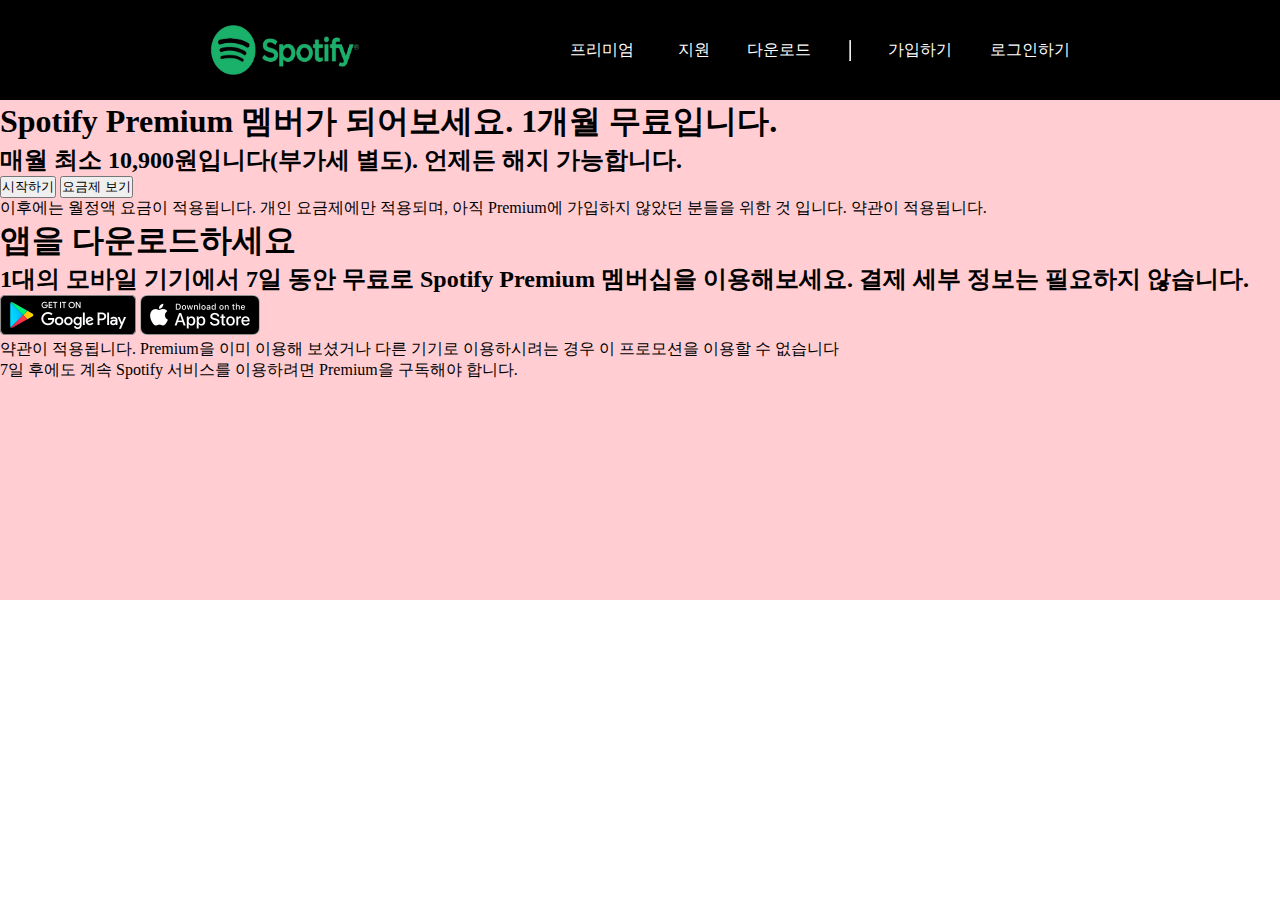
==== spotify/index.html @ 788c1406 "spotify" ====
<!DOCTYPE html>
<html lang="en">
<head>
    <meta charset="UTF-8">
    <meta name="viewport" content="width=device-width, initial-scale=1.0">
    <title>sptify</title>
    <link rel="stylesheet" href="./style.css">
</head>
<body>
    <header class="site-header">
        <section class="header-nav-header">
                <img src="./images/spotify-logo.png" alt="spotifylogo">
                <article class="nav">
                    <ul class="navhead" id="down">프리미엄
                        <li class="navdown">Premium 개인
                            <span>개인 사용자를 위한 계정 1개</span>

                        </li>
                        <li class="navdown">Premium 듀오
                            <span>한 지붕 아래 사는 커플을 위한 계정 2개</span>
                        </li>
                    </ul>
                    <ul class="navhead">지원</ul>
                    <ul class="navhead">다운로드</ul>
                    <hr>
                    <ul class="navhead">가입하기</ul>
                    <ul class="navhead">로그인하기</ul>
                </article>
        </section>
    </header>

    <main class="Premium">
        <section class="Premium-1">
            <article class="Premium-article">
                <h1>Spotify⁠ Premium⁠ 멤버가 되어보세요.⁠ 1개월⁠ 무료입니다.</h1>
                <h2>매월 최소 10,900원입니다(부가세 별도). 언제든 해지 가능합니다.</h2>
                <button>시작하기</button>
                <button>요금제 보기</button>
                <p>이후에는 월정액 요금이 적용됩니다. 개인 요금제에만 적용되며, 아직 Premium에 가입하지 않았던 분들을 위한 것 입니다. 약관이 적용됩니다.</p>
            </article>
        </section>
        <section class="download">
            <h1>앱을 다운로드하세요</h1>
            <h2>1대의 모바일 기기에서 7일 동안 무료로 Spotify Premium 멤버십을 이용해보세요. 결제 세부 정보는 필요하지 않습니다.</h2>
            <img src="./images/play-logo.png" alt="play-logo">
            <img src="./images/apple-logo.png" alt="apple-logo">
            <p>약관이 적용됩니다. Premium을 이미 이용해 보셨거나 다른 기기로 이용하시려는 경우 이 프로모션을 이용할 수 없습니다<div class="br"></div>7일 후에도 계속 Spotify 서비스를 이용하려면 Premium을 구독해야 합니다.</p>
        </section>
    </main>
</body>
</html>
---- spotify/style.css ----
*{
    margin: 0;
    padding: 0;
    font-style: inherit;
    list-style: none;
}


.header-nav-header{
    background-color: black;
    height: 100px;
    display: flex;
    align-items: center;
    flex-direction: row;
    justify-content: space-evenly;
}
.header-nav-header > img{
    width: 150px;
    height: 50px;
}
#down{
    overflow: hidden;
    height: 20px;
    width: 70px;
}
.nav{
    width: 500px;
    display: flex;
    flex-direction: row;
    color:white;
    justify-content: space-between;
}

.Premium{
    height: 500px;
    background-color: #ffcdd2;
}
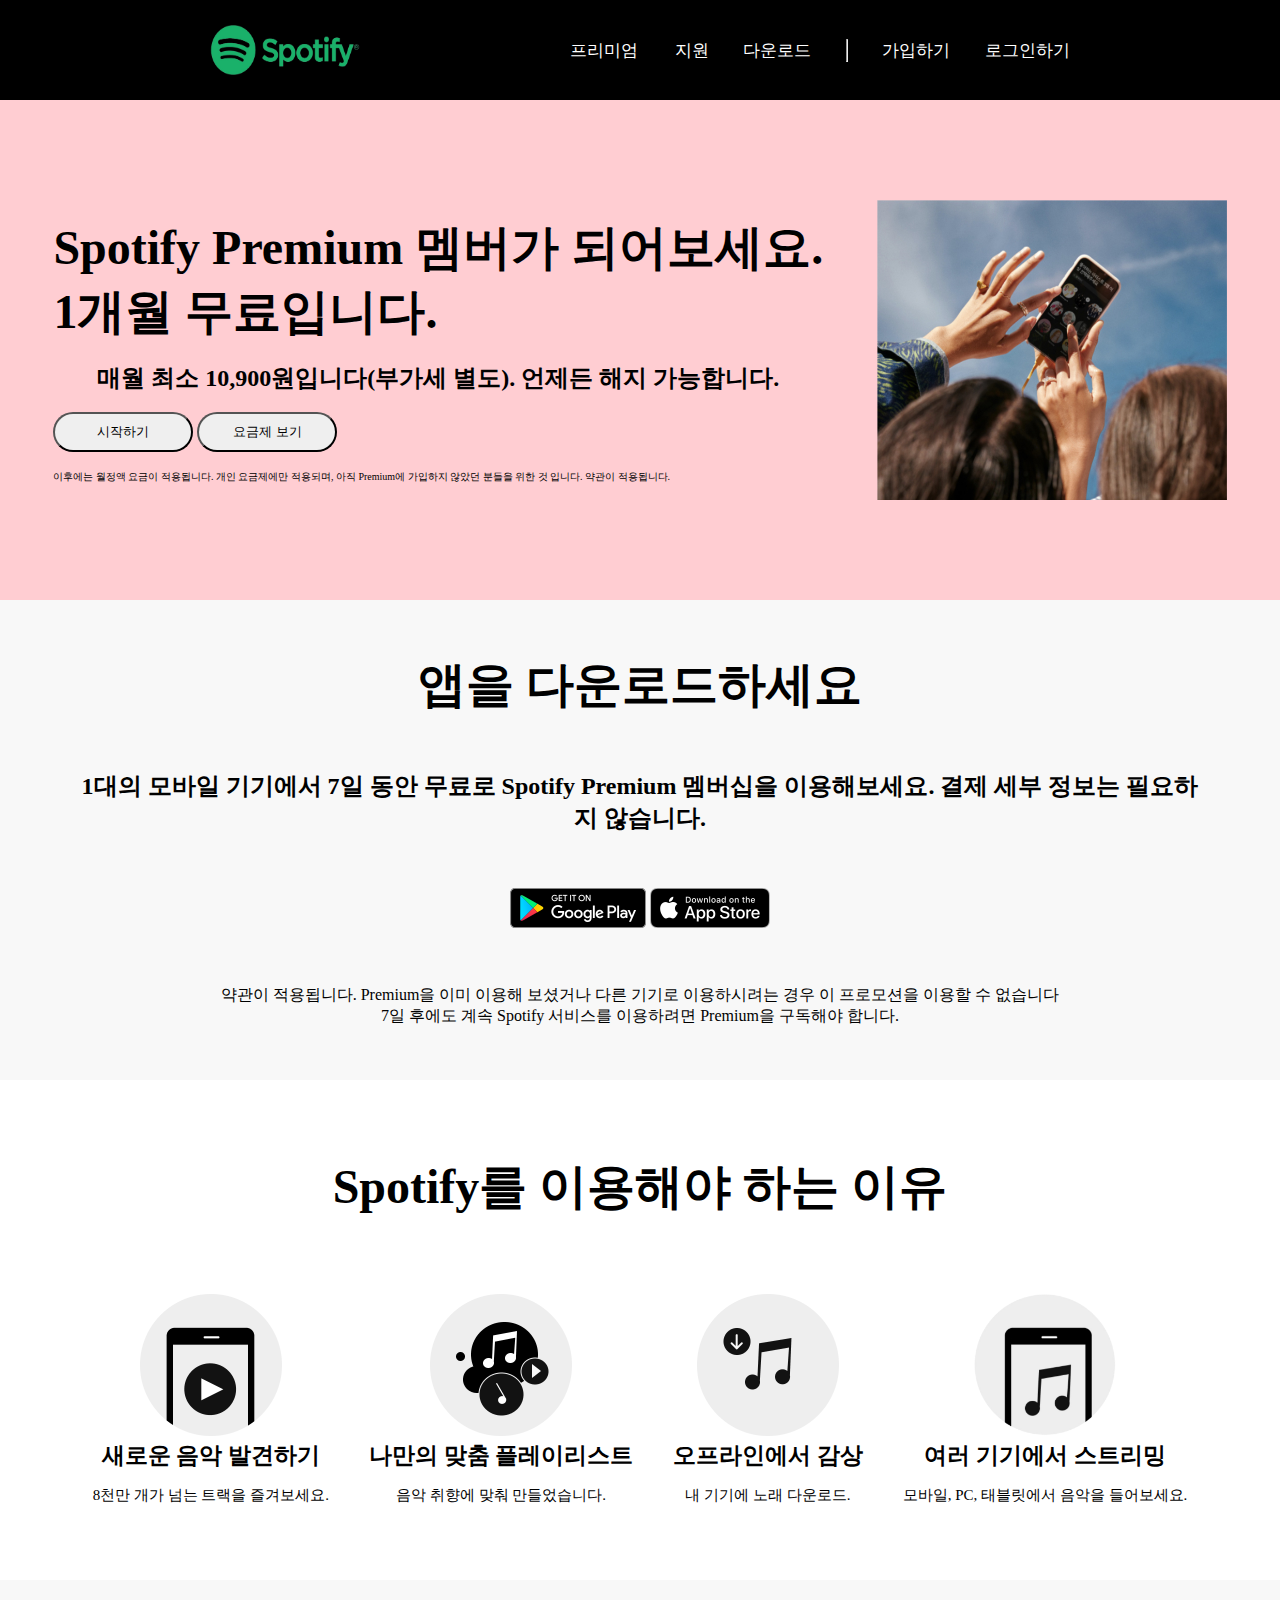
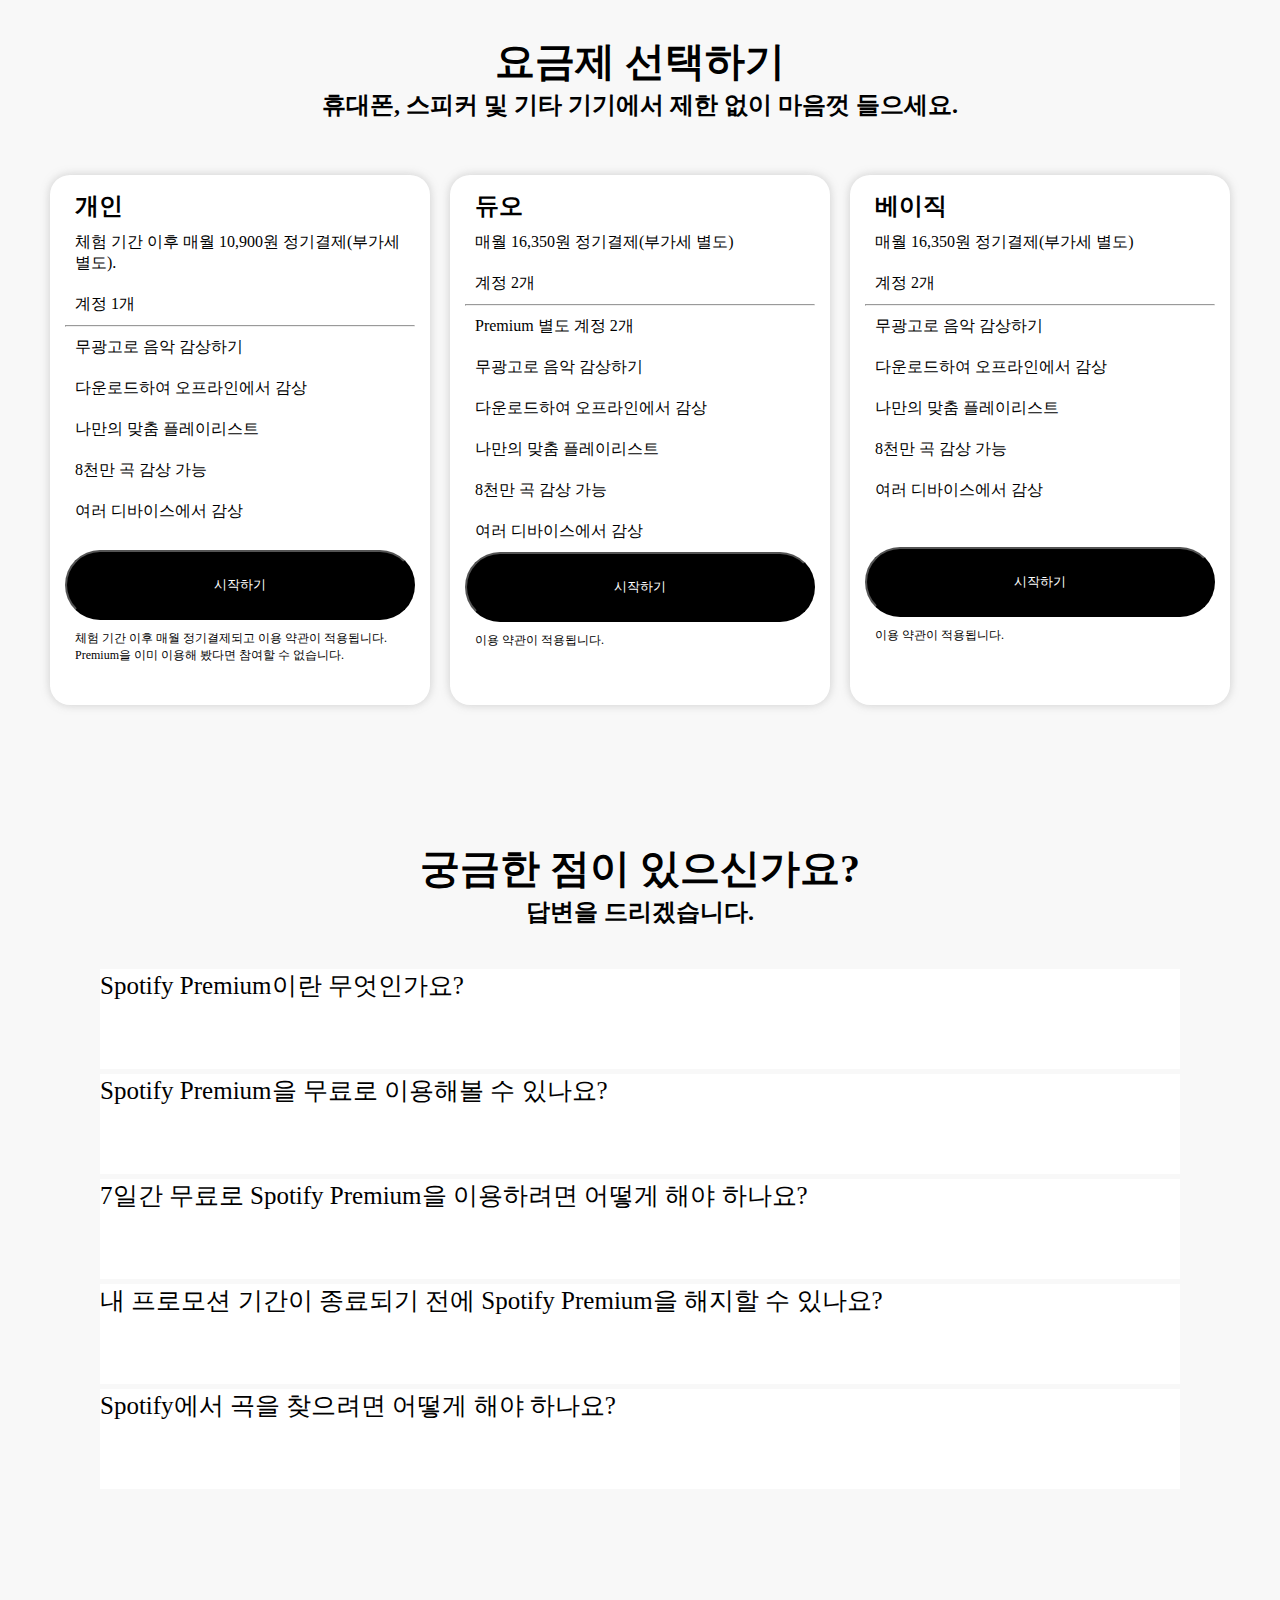
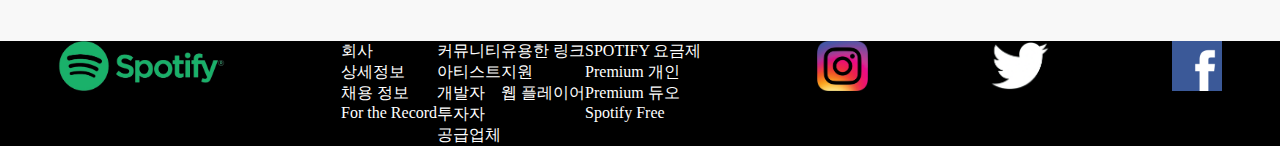
==== commit 97edab1a: "스포티파이 즐" ====
--- a/spotify/index.html
+++ b/spotify/index.html
@@ -5,6 +5,7 @@
     <meta name="viewport" content="width=device-width, initial-scale=1.0">
     <title>sptify</title>
     <link rel="stylesheet" href="./style.css">
+    
 </head>
 <body>
     <header class="site-header">
@@ -32,20 +33,161 @@
     <main class="Premium">
         <section class="Premium-1">
             <article class="Premium-article">
-                <h1>Spotify⁠ Premium⁠ 멤버가 되어보세요.⁠ 1개월⁠ 무료입니다.</h1>
-                <h2>매월 최소 10,900원입니다(부가세 별도). 언제든 해지 가능합니다.</h2>
+                <h1>Spotify⁠ Premium⁠ 멤버가 되어보세요.<br>⁠1개월⁠ 무료입니다.</h1><br>
+                <h2>매월 최소 10,900원입니다(부가세 별도). 언제든 해지 가능합니다.</h2><br>
                 <button>시작하기</button>
                 <button>요금제 보기</button>
+                <div></div><br>
                 <p>이후에는 월정액 요금이 적용됩니다. 개인 요금제에만 적용되며, 아직 Premium에 가입하지 않았던 분들을 위한 것 입니다. 약관이 적용됩니다.</p>
             </article>
+            <img src="./images/phone.jpg" alt="phone img">
         </section>
         <section class="download">
             <h1>앱을 다운로드하세요</h1>
-            <h2>1대의 모바일 기기에서 7일 동안 무료로 Spotify Premium 멤버십을 이용해보세요. 결제 세부 정보는 필요하지 않습니다.</h2>
+            <h2>1대의 모바일 기기에서 7일 동안 무료로 Spotify Premium 멤버십을 이용해보세요. 결제 세부 정보는 필요하<br>지 않습니다.</h2>
+            <article>
             <img src="./images/play-logo.png" alt="play-logo">
             <img src="./images/apple-logo.png" alt="apple-logo">
-            <p>약관이 적용됩니다. Premium을 이미 이용해 보셨거나 다른 기기로 이용하시려는 경우 이 프로모션을 이용할 수 없습니다<div class="br"></div>7일 후에도 계속 Spotify 서비스를 이용하려면 Premium을 구독해야 합니다.</p>
+            </article>
+            <p>약관이 적용됩니다. Premium을 이미 이용해 보셨거나 다른 기기로 이용하시려는 경우 이 프로모션을 이용할 수 없습니다<br>7일 후에도 계속 Spotify 서비스를 이용하려면 Premium을 구독해야 합니다.</p>
         </section>
+
+        <section class="why-use">
+            <h1>Spotify를 이용해야 하는 이유</h1>
+            <article class="why-logo">
+                <div class="why-logo-1">
+                    <img src="./images/music-play.png" alt="music-play">
+                    <h2>새로운 음악 발견하기</h2>
+                    <p>8천만 개가 넘는 트랙을 즐겨보세요.</p>
+                </div>
+                <div class="why-logo-1">
+                    <img src="./images/many-music.png" alt="many-music">
+                    <h2>나만의 맞춤 플레이리스트</h2>
+                    <p>음악 취향에 맞춰 만들었습니다.</p>
+                </div>
+                <div class="why-logo-1">
+                    <img src="./images/download-music.png" alt="download-music">
+                    <h2>오프라인에서 감상</h2>
+                    <p>내 기기에 노래 다운로드.</p>
+                </div>
+                <div class="why-logo-1">
+                    <img src="./images/music.png" alt="many-function">
+                    <h2>여러 기기에서 스트리밍</h2>
+                    <p>모바일, PC, 태블릿에서 음악을 들어보세요.</p>
+                </div>
+            </article>
+        </section>
+
+        <section class="sub">
+            <br><br><br>
+            <h1>요금제 선택하기</h1>
+            <h2>휴대폰, 스피커 및 기타 기기에서 제한 없이 마음껏 들으세요.</h2>
+            <br><br><br>
+            <section class="sub-tier">  
+                <article class="sub-num">
+                    <h1>개인</h1>
+                    <p>체험 기간 이후 매월 10,900원 정기결제(부가세 별도).</p>
+                    <p>계정 1개</p>
+                    <hr>
+                    <p>무광고로 음악 감상하기</p>
+                    <p>다운로드하여 오프라인에서 감상</p>
+                    <p>나만의 맞춤 플레이리스트</p>
+                    <p>8천만 곡 감상 가능</p>
+                    <p>여러 디바이스에서 감상</p>
+                    <br>
+                    <button>시작하기</button>
+                    <p style="font-size: 12px;">체험 기간 이후 매월 정기결제되고 이용 약관이 적용됩니다. Premium을 이미 이용해 봤다면 참여할 수 없습니다.</p>
+                </article>
+                <article class="sub-num">
+                    <h1>듀오</h1>
+                    <p>매월 16,350원 정기결제(부가세 별도)</p>
+                    <p>계정 2개</p>
+                    <hr>
+                    <p>Premium 별도 계정 2개</p>
+                    <p>무광고로 음악 감상하기</p>
+                    <p>다운로드하여 오프라인에서 감상</p>
+                    <p>나만의 맞춤 플레이리스트</p>
+                    <p>8천만 곡 감상 가능</p>
+                    <p>여러 디바이스에서 감상</p>
+                    <button>시작하기</button>
+                    <p style="font-size: 12px;">이용 약관이 적용됩니다.</p>
+                </article>
+                <article class="sub-num">
+                    <h1>베이직</h1>
+                    <p>매월 16,350원 정기결제(부가세 별도)</p>
+                    <p>계정 2개</p>
+                    <hr>
+                    <p>무광고로 음악 감상하기</p>
+                    <p>다운로드하여 오프라인에서 감상</p>
+                    <p>나만의 맞춤 플레이리스트</p>
+                    <p>8천만 곡 감상 가능</p>
+                    <p>여러 디바이스에서 감상</p>
+                    <br>
+                    <br>
+                    <button>시작하기</button>
+                    <p style="font-size: 12px;">이용 약관이 적용됩니다.</p>
+                </article>
+            </section>
+            </section>
+        </section>
+
+        <section class="qna">
+            <h1>궁금한 점이 있으신가요?</h1>
+            <h2>답변을 드리겠습니다.</h2>
+            <br>
+            <br>
+            <section class="qna-is-sexy">
+                <article class="qna-fuck">
+                    <details>
+                        <summary>Spotify Premium이란 무엇인가요?</summary>
+                        <p>Spotify Premium은 유료 멤버십 서비스입니다.<br>대한민국에서는 베이직, 개인 및 듀오 요금제로 Spotify Premium을 사용할 수 있습니다.</p>
+                    </details>
+                    <details>
+                        <summary>Spotify Premium을 무료로 이용해볼 수 있나요?</summary>
+                        <p>예. 아직 Premium을 이용해 보신 적이 없다면 1개의 모바일 폰에서 7일 동안 무료로 Spotify Premium을 이용하실 수 있습니다. 결제 세부 정보는 필요하지 <br>않습니다. 7일 무료 체험 기간 이후에 개인 또는 듀오 요금제를 구독하면 1개월 동안 무료로 Premium 멤버십을 이용하실 수 있습니다.</p>
+                    </details>
+                    <details>
+                        <summary>7일간 무료로 Spotify Premium을 이용하려면 어떻게 해야 하나요?</summary>
+                        <p>Spotify Premium에 가입한 다음 모바일 폰의 Spotify 앱을 통해서 7일간 무료로 체험해 보실 수 있습니다. 이 기간에는 모바일 폰 이외의 다른 기기에 이 혜<br>택이 제공되지 않습니다.</p>
+                    </details>
+                    <details>
+                        <summary>내 프로모션 기간이 종료되기 전에 Spotify Premium을 해지할 수 있나요?</summary>
+                        <p>예. 계정 페이지에서 언제든 해지 가능합니다.</p>
+                    </details>
+                    <details>
+                        <summary>Spotify에서 곡을 찾으려면 어떻게 해야 하나요?</summary>
+                        <p>Spotify에서는 원하는 곡을 검색할 수 있는 음악 검색 기능을 쉽게 사용할 수 있습니다. iOS 또는 Android 앱에서도 노래가사검색이 지원됩니다.</p>
+                    </details>
+                </article>
+            </section>
     </main>
+    <footer class="site-footer">
+        <img src="./images/spotify-logo.png" alt="스포트파이 씨발련">
+        <article class="site-nav">
+            <ul>회사
+                <li>상세정보</li>
+                <li>채용 정보</li>
+                <li>For the Record</li>
+            </ul>
+            <ul>커뮤니티
+                <li>아티스트</li>
+                <li>개발자</li>
+                <li>투자자</li>
+                <li>공급업체</li>
+            </ul>
+            <ul>유용한 링크
+                <li>지원</li>
+                <li>웹 플레이어</li>
+            </ul>
+            <ul>SPOTIFY 요금제
+                <li>Premium 개인</li>
+                <li>Premium 듀오</li>
+                <li>Spotify Free</li>
+            </ul>
+        </article>
+        <img src="./images/instar.png" alt="instargram">
+        <img src="./images/twitter.png" alt="twitter">
+        <img src="./images/facebook.png" alt="facebook"></div>
+    </footer>
 </body>
 </html>--- a/spotify/style.css
+++ b/spotify/style.css
@@ -24,6 +24,7 @@
     width: 70px;
 }
 .nav{
+    font-size: 17px;
     width: 500px;
     display: flex;
     flex-direction: row;
@@ -31,7 +32,197 @@
     justify-content: space-between;
 }
 
+
 .Premium{
+    display: flex;
+    flex-direction: column;
+    justify-content: space-between;
+}
+
+.Premium-1{
     height: 500px;
     background-color: #ffcdd2;
+    display: flex;
+    justify-content: space-evenly;
+    align-items: center;
+}
+
+.Premium-article > h1{
+    font-size: 48px;
+}
+
+.Premium-article > h2{
+    font-size: 24px;
+}
+
+.Premium-article > p{
+    font-size: 10px;
+}
+
+.Premium-article button{
+    width: 140px;
+    height: 40px;
+    border-radius: 50px;
+}
+
+.Premium-1 > img{
+    width: 350px;
+    height: 300px;
+}
+
+
+.download{
+    text-align: center;
+    display: flex;
+    flex-direction: column;
+    justify-content: space-evenly;
+    align-items: center;
+    height: 480px;
+    background-color: #f8f8f8;
+}
+
+.download > img{
+    width: 150px;
+}
+
+
+.download > h1{
+    text-align: center;
+    font-size: 48px;
+}
+
+.why-use div >img {
+    height: 142px;
+    width: 142px;
+}
+
+.why-use{
+    height: 500px;
+    display: flex;
+    flex-direction: column;
+    align-items: center;
+    justify-content: space-evenly;
+}
+
+.why-logo{
+    display: flex;
+    flex-direction: row;
+    font-size: 15px;
+}
+
+.why-use > h1{
+    font-size: 48px;
+}
+
+
+.why-logo-1{
+    text-align: center;
+    padding: 0 20px;
+}
+
+.why-logo-1 > h2{
+    padding-bottom: 15px;
+}
+
+.sub{
+    background-color: #f8f8f8;
+    height: 861px;
+    display: flex;
+    flex-direction: column;
+    align-items: center;
+}
+
+.sub > h1{
+    font-size: 40px;
+}
+
+.sub-tier{
+    display: flex;
+    justify-content: center;
+    flex-wrap: wrap;
+}
+
+.sub-num{
+    height: 500px;
+    width: 350px;
+    border-radius: 20px;
+    box-shadow: rgba(128, 128, 128, 0.363) 0px 0px 10px ;
+    background-color: rgb(255, 255, 255);
+    margin: 0 10px;
+    padding: 15px;
+}
+
+.sub-num > h1{
+    font-size: 24px;
+    margin-left: 10px;
+}
+.sub-num p{
+    padding: 10px;
+}
+
+.sub-num > button{
+    width: 100%;
+    height: 70px;
+    border-radius: 50px;
+    background-color: black;
+    color: white;
+}
+
+.qna{
+    background-color: #f8f8f8;
+    height: 800px;
+    display: flex;
+    flex-direction: column;
+}
+.qna >h1,h2{
+    text-align: center;
+}
+.qna > h1{
+    font-size: 40px;
+}
+.qna-fuck >details{
+    font-size: 25px;
+    margin: 5px 100px;
+    height: auto;
+    background-color: white;
+}
+.qna-fuck >details>summary:hover{
+    background-color: gray;
+}
+.qna-fuck >details>summary{
+    height: 100px;
+}
+.qna-fuck>details>p{
+    font-size: 16px;
+    height: 100px;
+}
+
+.site-footer{
+    display: flex;
+    flex-direction: row;
+    justify-content: space-around;
+    background-color: black;
+}
+
+.site-footer > img{
+    height: 50px;
+}
+
+.site-nav{
+    color: white;
+    display: flex;
+    flex-direction: row;
+    justify-content: space-evenly;
+}
+
+.site-footer > div{
+    border-radius: 20px;
+    width: 40px;
+    height: 40px;
+    background-color: gray;
+}
+
+.site-footer div > img{
+    width: 30px;
+    height: 30px;
 }